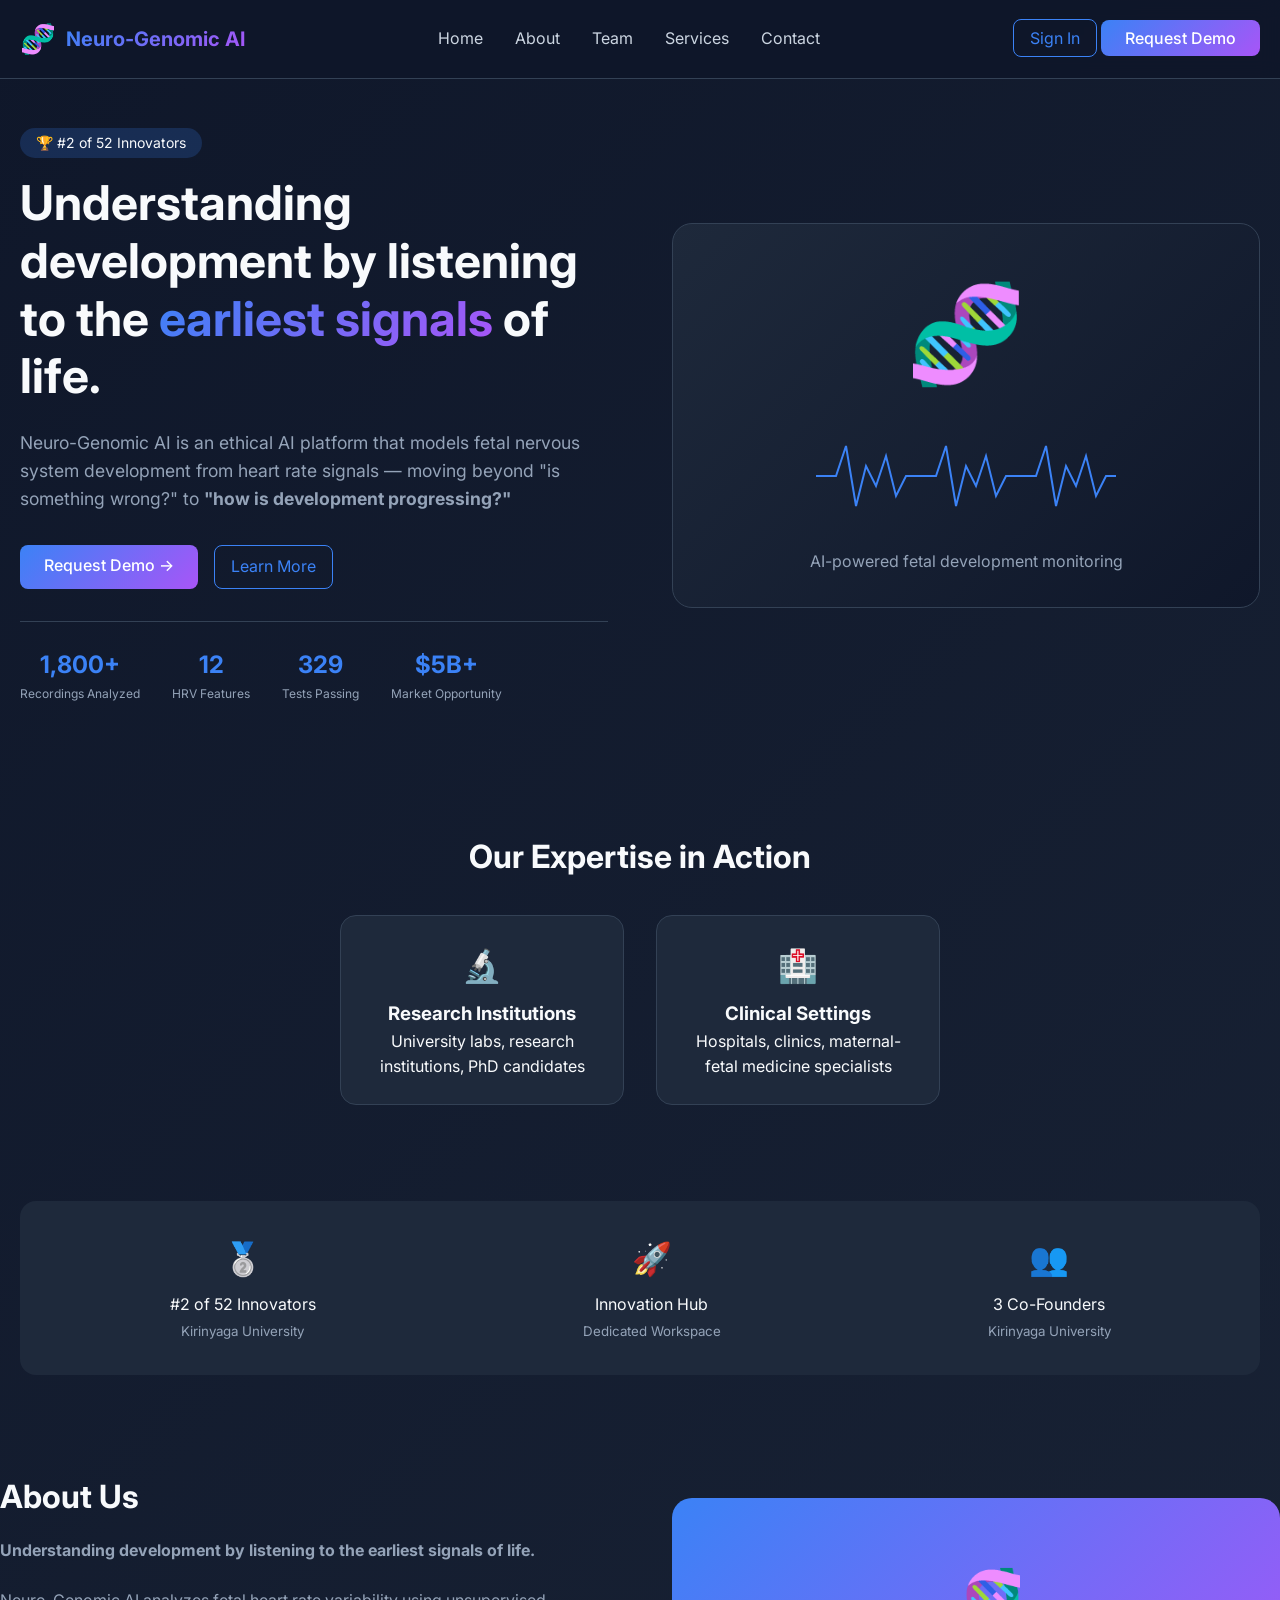
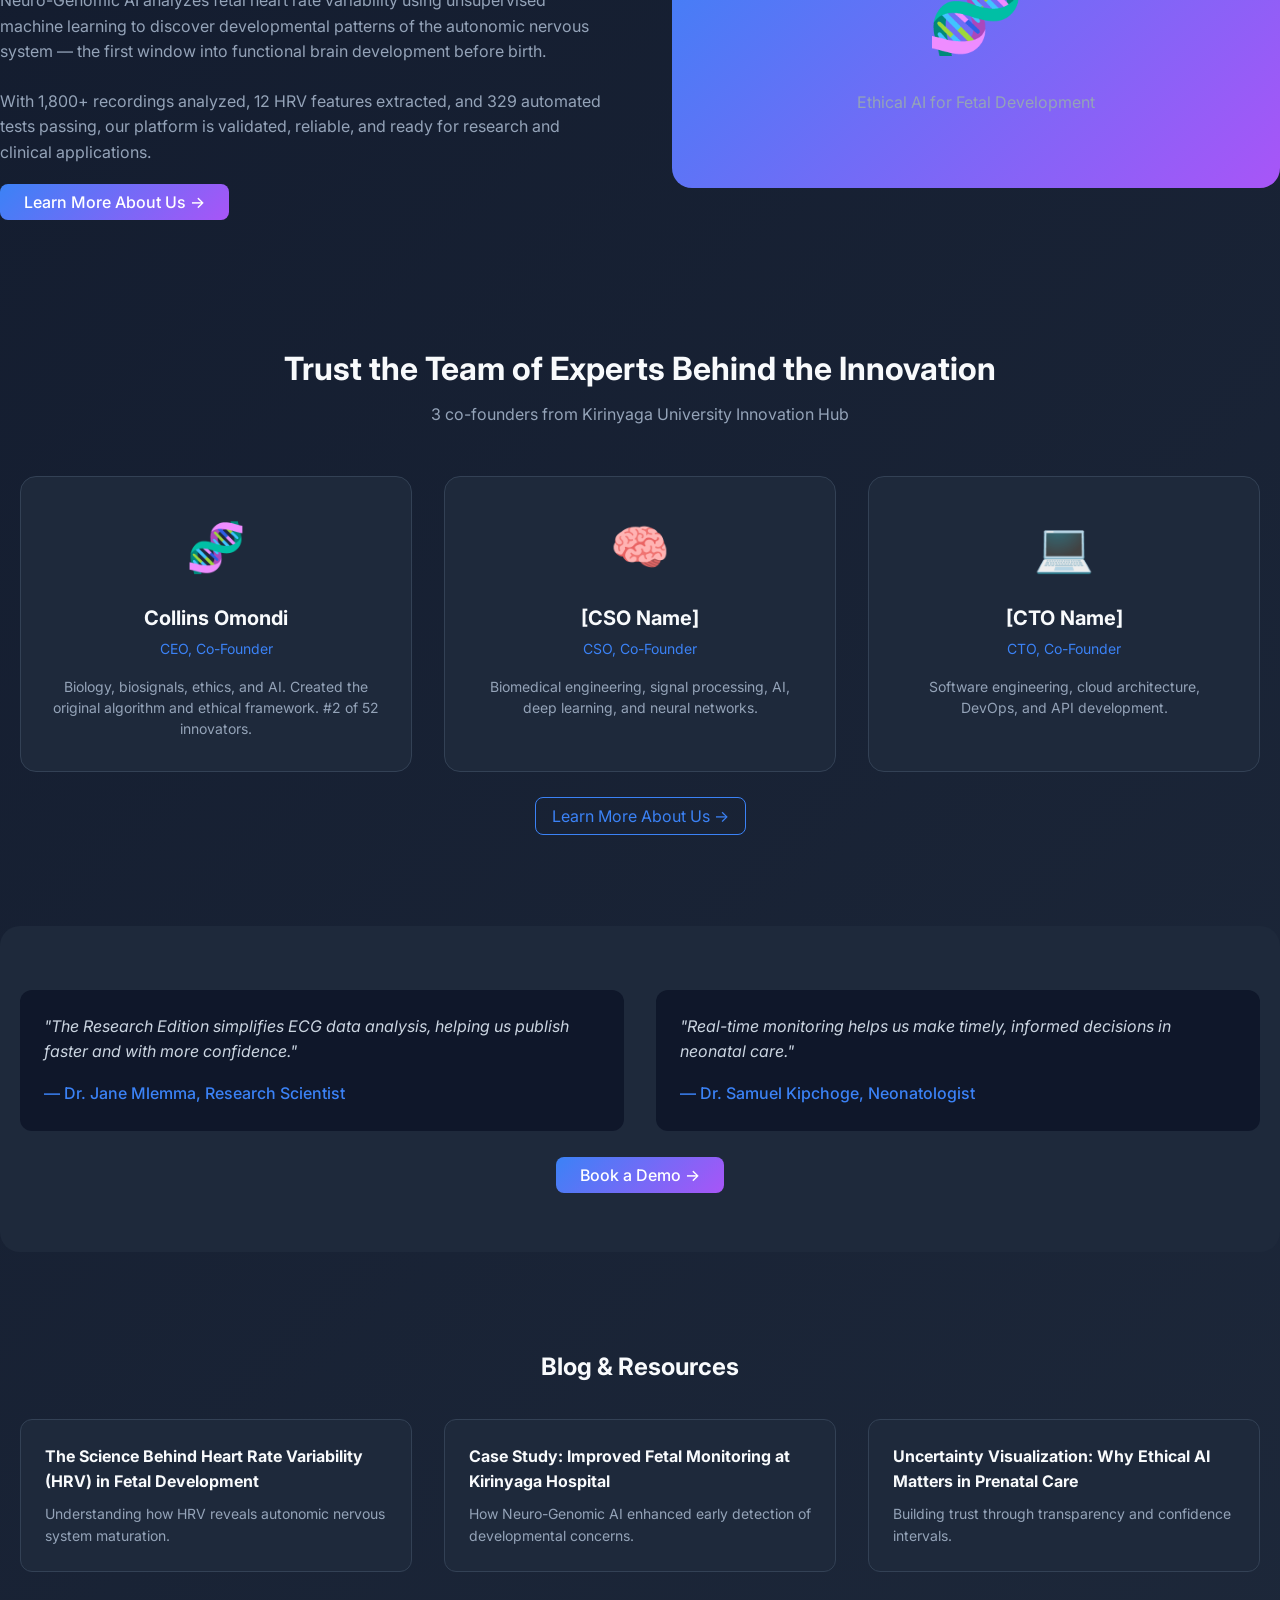
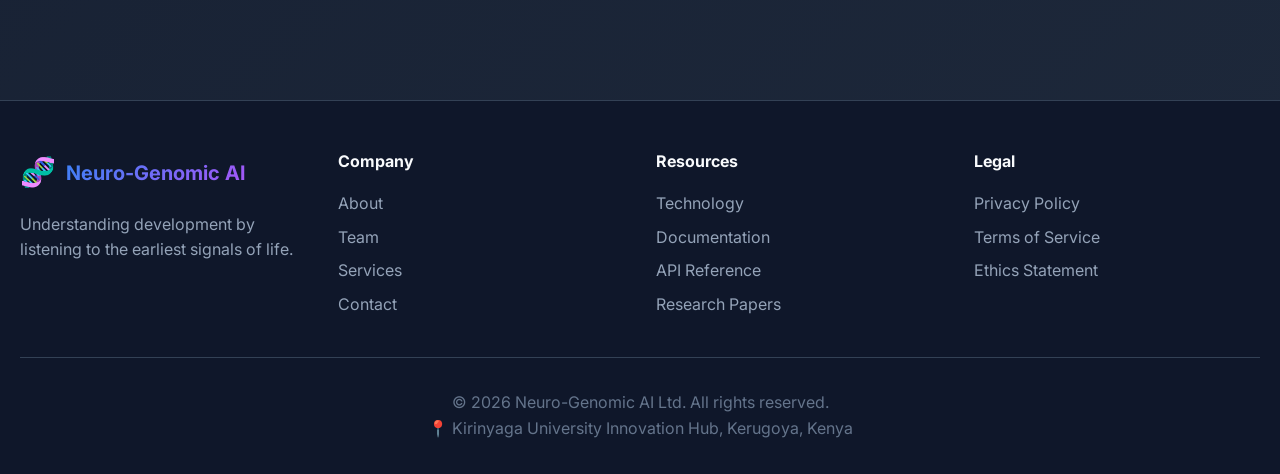
==== index.html @ 236d49f6 "feat: add API endpoints and redesign home page - Add admin endpoints for user management and system " ====
<!DOCTYPE html>
<html lang="en">
<head>
    <meta charset="UTF-8">
    <meta name="viewport" content="width=device-width, initial-scale=1.0">
    <title>Neuro-Genomic AI | Ethical AI for Fetal Development</title>
    <link href="https://fonts.googleapis.com/css2?family=Inter:wght@300;400;500;600;700;800&display=swap" rel="stylesheet">
    <style>
        * {
            margin: 0;
            padding: 0;
            box-sizing: border-box;
        }

        body {
            font-family: 'Inter', sans-serif;
            background: linear-gradient(135deg, #0f172a 0%, #1e293b 100%);
            color: #f8fafc;
            line-height: 1.6;
        }

        .container {
            max-width: 1280px;
            margin: 0 auto;
            padding: 0 20px;
        }

        /* Navbar */
        .navbar {
            position: fixed;
            top: 0;
            width: 100%;
            background: rgba(15, 23, 42, 0.95);
            backdrop-filter: blur(10px);
            z-index: 1000;
            padding: 1rem 0;
            border-bottom: 1px solid #334155;
        }

        .navbar .container {
            display: flex;
            justify-content: space-between;
            align-items: center;
        }

        .logo {
            display: flex;
            align-items: center;
            gap: 10px;
            font-size: 1.25rem;
            font-weight: 700;
        }

        .logo-icon {
            font-size: 1.8rem;
        }

        .logo-text {
            background: linear-gradient(135deg, #3b82f6, #a855f7);
            -webkit-background-clip: text;
            -webkit-text-fill-color: transparent;
        }

        .nav-links {
            display: flex;
            list-style: none;
            gap: 2rem;
        }

        .nav-links a {
            color: #cbd5e1;
            text-decoration: none;
            transition: color 0.3s;
        }

        .nav-links a:hover {
            color: #3b82f6;
        }

        .btn-outline {
            padding: 0.5rem 1rem;
            border: 1px solid #3b82f6;
            border-radius: 8px;
            color: #3b82f6;
            text-decoration: none;
            transition: all 0.3s;
        }

        .btn-outline:hover {
            background: #3b82f6;
            color: white;
        }

        .btn-primary {
            padding: 0.5rem 1.5rem;
            background: linear-gradient(135deg, #3b82f6, #a855f7);
            border-radius: 8px;
            color: white;
            text-decoration: none;
            font-weight: 500;
            transition: opacity 0.3s;
        }

        .btn-primary:hover {
            opacity: 0.9;
        }

        /* Hero Section */
        .hero {
            padding: 8rem 0 4rem;
        }

        .hero-grid {
            display: grid;
            grid-template-columns: 1fr 1fr;
            gap: 4rem;
            align-items: center;
        }

        .hero-badge {
            display: inline-block;
            background: rgba(59, 130, 246, 0.2);
            padding: 0.25rem 1rem;
            border-radius: 20px;
            font-size: 0.875rem;
            margin-bottom: 1rem;
        }

        h1 {
            font-size: 3rem;
            font-weight: 700;
            margin-bottom: 1.5rem;
            line-height: 1.2;
        }

        .gradient-text {
            background: linear-gradient(135deg, #3b82f6, #a855f7);
            -webkit-background-clip: text;
            -webkit-text-fill-color: transparent;
        }

        .hero-description {
            color: #94a3b8;
            margin-bottom: 2rem;
            font-size: 1.1rem;
        }

        .hero-buttons {
            display: flex;
            gap: 1rem;
            margin-bottom: 2rem;
        }

        .stats-row {
            display: flex;
            gap: 2rem;
            padding-top: 1.5rem;
            border-top: 1px solid #334155;
        }

        .stat-item {
            text-align: center;
        }

        .stat-number {
            font-size: 1.5rem;
            font-weight: 700;
            color: #3b82f6;
        }

        .stat-label {
            font-size: 0.75rem;
            color: #94a3b8;
        }

        .hero-image {
            background: linear-gradient(135deg, #1e293b, #0f172a);
            border-radius: 20px;
            padding: 2rem;
            text-align: center;
            border: 1px solid #334155;
        }

        .dna-visual {
            font-size: 6rem;
            margin-bottom: 1rem;
        }

        .ecg-wave svg {
            width: 100%;
            max-width: 300px;
        }

        /* Expertise Section */
        .expertise {
            padding: 4rem 0;
            text-align: center;
        }

        .expertise h2 {
            font-size: 2rem;
            margin-bottom: 2rem;
        }

        .expertise-grid {
            display: grid;
            grid-template-columns: repeat(2, 1fr);
            gap: 2rem;
            max-width: 600px;
            margin: 0 auto;
        }

        .expertise-card {
            background: #1e293b;
            padding: 1.5rem;
            border-radius: 16px;
            border: 1px solid #334155;
        }

        .expertise-icon {
            font-size: 2rem;
            margin-bottom: 0.5rem;
        }

        /* Recognition Row */
        .recognition {
            background: #1e293b;
            padding: 2rem;
            border-radius: 16px;
            margin: 2rem 0;
            display: flex;
            justify-content: space-around;
            flex-wrap: wrap;
            gap: 2rem;
        }

        .recognition-item {
            text-align: center;
        }

        .recognition-badge {
            font-size: 2rem;
            margin-bottom: 0.5rem;
        }

        /* About Section */
        .about {
            padding: 4rem 0;
            display: grid;
            grid-template-columns: 1fr 1fr;
            gap: 4rem;
            align-items: center;
        }

        .about h2 {
            font-size: 2rem;
            margin-bottom: 1rem;
        }

        .about p {
            color: #94a3b8;
            margin-bottom: 1.5rem;
        }

        .about-image {
            background: linear-gradient(135deg, #3b82f6, #a855f7);
            border-radius: 20px;
            padding: 3rem;
            text-align: center;
        }

        .about-image span {
            font-size: 5rem;
        }

        /* Team Section */
        .team {
            padding: 4rem 0;
            text-align: center;
        }

        .team h2 {
            font-size: 2rem;
            margin-bottom: 0.5rem;
        }

        .team-subtitle {
            color: #94a3b8;
            margin-bottom: 3rem;
        }

        .team-grid {
            display: grid;
            grid-template-columns: repeat(3, 1fr);
            gap: 2rem;
        }

        .team-card {
            background: #1e293b;
            border-radius: 16px;
            padding: 2rem;
            text-align: center;
            border: 1px solid #334155;
        }

        .team-avatar {
            font-size: 3rem;
            margin-bottom: 1rem;
        }

        .team-card h3 {
            font-size: 1.25rem;
            margin-bottom: 0.25rem;
        }

        .team-title {
            color: #3b82f6;
            font-size: 0.875rem;
            margin-bottom: 1rem;
        }

        .team-bio {
            color: #94a3b8;
            font-size: 0.875rem;
            line-height: 1.5;
        }

        /* Testimonials */
        .testimonials {
            padding: 4rem 0;
            background: #1e293b;
            border-radius: 20px;
            margin: 2rem 0;
        }

        .testimonials-grid {
            display: grid;
            grid-template-columns: repeat(2, 1fr);
            gap: 2rem;
        }

        .testimonial-card {
            background: #0f172a;
            padding: 1.5rem;
            border-radius: 12px;
        }

        .testimonial-text {
            font-style: italic;
            margin-bottom: 1rem;
            color: #cbd5e1;
        }

        .testimonial-author {
            color: #3b82f6;
            font-weight: 500;
        }

        /* Blog Section */
        .blog {
            padding: 4rem 0;
        }

        .blog h2 {
            text-align: center;
            margin-bottom: 2rem;
        }

        .blog-grid {
            display: grid;
            grid-template-columns: repeat(3, 1fr);
            gap: 2rem;
        }

        .blog-card {
            background: #1e293b;
            padding: 1.5rem;
            border-radius: 12px;
            border: 1px solid #334155;
        }

        .blog-card h4 {
            margin-bottom: 0.5rem;
        }

        .blog-card p {
            color: #94a3b8;
            font-size: 0.875rem;
        }

        /* Footer */
        .footer {
            background: #0f172a;
            padding: 3rem 0 2rem;
            border-top: 1px solid #334155;
            margin-top: 4rem;
        }

        .footer-grid {
            display: grid;
            grid-template-columns: repeat(4, 1fr);
            gap: 2rem;
        }

        .footer-links h4 {
            margin-bottom: 1rem;
        }

        .footer-links a {
            display: block;
            color: #94a3b8;
            text-decoration: none;
            margin-bottom: 0.5rem;
        }

        .footer-bottom {
            text-align: center;
            padding-top: 2rem;
            border-top: 1px solid #334155;
            margin-top: 2rem;
            color: #64748b;
        }

        @media (max-width: 768px) {
            .hero-grid, .about, .team-grid, .testimonials-grid, .blog-grid, .footer-grid {
                grid-template-columns: 1fr;
            }
            .nav-links {
                display: none;
            }
            h1 {
                font-size: 2rem;
            }
            .expertise-grid {
                grid-template-columns: 1fr;
            }
        }
    </style>
</head>
<body>
    <nav class="navbar">
        <div class="container">
            <div class="logo">
                <span class="logo-icon">🧬</span>
                <span class="logo-text">Neuro-Genomic AI</span>
            </div>
            <ul class="nav-links">
                <li><a href="#home">Home</a></li>
                <li><a href="#about">About</a></li>
                <li><a href="#team">Team</a></li>
                <li><a href="#services">Services</a></li>
                <li><a href="#contact">Contact</a></li>
            </ul>
            <div>
                <a href="#" class="btn-outline">Sign In</a>
                <a href="#" class="btn-primary">Request Demo</a>
            </div>
        </div>
    </nav>

    <main>
        <!-- Hero Section -->
        <section class="hero" id="home">
            <div class="container">
                <div class="hero-grid">
                    <div>
                        <div class="hero-badge">🏆 #2 of 52 Innovators</div>
                        <h1>Understanding development by listening to the <span class="gradient-text">earliest signals</span> of life.</h1>
                        <p class="hero-description">Neuro-Genomic AI is an ethical AI platform that models fetal nervous system development from heart rate signals — moving beyond "is something wrong?" to <strong>"how is development progressing?"</strong></p>
                        <div class="hero-buttons">
                            <a href="#" class="btn-primary">Request Demo →</a>
                            <a href="#" class="btn-outline">Learn More</a>
                        </div>
                        <div class="stats-row">
                            <div class="stat-item">
                                <div class="stat-number">1,800+</div>
                                <div class="stat-label">Recordings Analyzed</div>
                            </div>
                            <div class="stat-item">
                                <div class="stat-number">12</div>
                                <div class="stat-label">HRV Features</div>
                            </div>
                            <div class="stat-item">
                                <div class="stat-number">329</div>
                                <div class="stat-label">Tests Passing</div>
                            </div>
                            <div class="stat-item">
                                <div class="stat-number">$5B+</div>
                                <div class="stat-label">Market Opportunity</div>
                            </div>
                        </div>
                    </div>
                    <div class="hero-image">
                        <div class="dna-visual">🧬</div>
                        <div class="ecg-wave">
                            <svg viewBox="0 0 300 100" width="100%">
                                <path d="M0,50 L20,50 L30,20 L40,80 L50,40 L60,60 L70,30 L80,70 L90,50 L120,50 L130,20 L140,80 L150,40 L160,60 L170,30 L180,70 L190,50 L220,50 L230,20 L240,80 L250,40 L260,60 L270,30 L280,70 L290,50 L300,50" fill="none" stroke="#3b82f6" stroke-width="2"/>
                            </svg>
                        </div>
                        <p style="margin-top: 1rem; color: #94a3b8;">AI-powered fetal development monitoring</p>
                    </div>
                </div>
            </div>
        </section>

        <!-- Our Expertise Section -->
        <section class="expertise">
            <div class="container">
                <h2>Our Expertise in Action</h2>
                <div class="expertise-grid">
                    <div class="expertise-card">
                        <div class="expertise-icon">🔬</div>
                        <h3>Research Institutions</h3>
                        <p>University labs, research institutions, PhD candidates</p>
                    </div>
                    <div class="expertise-card">
                        <div class="expertise-icon">🏥</div>
                        <h3>Clinical Settings</h3>
                        <p>Hospitals, clinics, maternal-fetal medicine specialists</p>
                    </div>
                </div>
            </div>
        </section>

        <!-- Recognition Row -->
        <div class="container">
            <div class="recognition">
                <div class="recognition-item">
                    <div class="recognition-badge">🥈</div>
                    <div>#2 of 52 Innovators</div>
                    <small style="color:#94a3b8">Kirinyaga University</small>
                </div>
                <div class="recognition-item">
                    <div class="recognition-badge">🚀</div>
                    <div>Innovation Hub</div>
                    <small style="color:#94a3b8">Dedicated Workspace</small>
                </div>
                <div class="recognition-item">
                    <div class="recognition-badge">👥</div>
                    <div>3 Co-Founders</div>
                    <small style="color:#94a3b8">Kirinyaga University</small>
                </div>
            </div>
        </div>

        <!-- About Section -->
        <section class="about" id="about">
            <div>
                <h2>About Us</h2>
                <p><strong>Understanding development by listening to the earliest signals of life.</strong></p>
                <p>Neuro-Genomic AI analyzes fetal heart rate variability using unsupervised machine learning to discover developmental patterns of the autonomic nervous system — the first window into functional brain development before birth.</p>
                <p>With 1,800+ recordings analyzed, 12 HRV features extracted, and 329 automated tests passing, our platform is validated, reliable, and ready for research and clinical applications.</p>
                <a href="#" class="btn-primary">Learn More About Us →</a>
            </div>
            <div class="about-image">
                <span>🧬</span>
                <p style="margin-top: 1rem;">Ethical AI for Fetal Development</p>
            </div>
        </section>

        <!-- Team Section -->
        <section class="team" id="team">
            <div class="container">
                <h2>Trust the Team of Experts Behind the Innovation</h2>
                <p class="team-subtitle">3 co-founders from Kirinyaga University Innovation Hub</p>
                <div class="team-grid">
                    <div class="team-card">
                        <div class="team-avatar">🧬</div>
                        <h3>Collins Omondi</h3>
                        <div class="team-title">CEO, Co-Founder</div>
                        <p class="team-bio">Biology, biosignals, ethics, and AI. Created the original algorithm and ethical framework. #2 of 52 innovators.</p>
                    </div>
                    <div class="team-card">
                        <div class="team-avatar">🧠</div>
                        <h3>[CSO Name]</h3>
                        <div class="team-title">CSO, Co-Founder</div>
                        <p class="team-bio">Biomedical engineering, signal processing, AI, deep learning, and neural networks.</p>
                    </div>
                    <div class="team-card">
                        <div class="team-avatar">💻</div>
                        <h3>[CTO Name]</h3>
                        <div class="team-title">CTO, Co-Founder</div>
                        <p class="team-bio">Software engineering, cloud architecture, DevOps, and API development.</p>
                    </div>
                </div>
                <div style="margin-top: 2rem;">
                    <a href="#" class="btn-outline">Learn More About Us →</a>
                </div>
            </div>
        </section>

        <!-- Testimonials Section -->
        <section class="testimonials">
            <div class="container">
                <div class="testimonials-grid">
                    <div class="testimonial-card">
                        <p class="testimonial-text">"The Research Edition simplifies ECG data analysis, helping us publish faster and with more confidence."</p>
                        <p class="testimonial-author">— Dr. Jane Mlemma, Research Scientist</p>
                    </div>
                    <div class="testimonial-card">
                        <p class="testimonial-text">"Real-time monitoring helps us make timely, informed decisions in neonatal care."</p>
                        <p class="testimonial-author">— Dr. Samuel Kipchoge, Neonatologist</p>
                    </div>
                </div>
                <div style="text-align: center; margin-top: 2rem;">
                    <a href="#" class="btn-primary">Book a Demo →</a>
                </div>
            </div>
        </section>

        <!-- Blog Section -->
        <section class="blog">
            <div class="container">
                <h2>Blog & Resources</h2>
                <div class="blog-grid">
                    <div class="blog-card">
                        <h4>The Science Behind Heart Rate Variability (HRV) in Fetal Development</h4>
                        <p>Understanding how HRV reveals autonomic nervous system maturation.</p>
                    </div>
                    <div class="blog-card">
                        <h4>Case Study: Improved Fetal Monitoring at Kirinyaga Hospital</h4>
                        <p>How Neuro-Genomic AI enhanced early detection of developmental concerns.</p>
                    </div>
                    <div class="blog-card">
                        <h4>Uncertainty Visualization: Why Ethical AI Matters in Prenatal Care</h4>
                        <p>Building trust through transparency and confidence intervals.</p>
                    </div>
                </div>
            </div>
        </section>
    </main>

    <footer class="footer">
        <div class="container">
            <div class="footer-grid">
                <div>
                    <div class="logo" style="margin-bottom: 1rem;">
                        <span class="logo-icon">🧬</span>
                        <span class="logo-text">Neuro-Genomic AI</span>
                    </div>
                    <p style="color:#94a3b8">Understanding development by listening to the earliest signals of life.</p>
                </div>
                <div class="footer-links">
                    <h4>Company</h4>
                    <a href="#">About</a>
                    <a href="#">Team</a>
                    <a href="#">Services</a>
                    <a href="#">Contact</a>
                </div>
                <div class="footer-links">
                    <h4>Resources</h4>
                    <a href="#">Technology</a>
                    <a href="#">Documentation</a>
                    <a href="#">API Reference</a>
                    <a href="#">Research Papers</a>
                </div>
                <div class="footer-links">
                    <h4>Legal</h4>
                    <a href="#">Privacy Policy</a>
                    <a href="#">Terms of Service</a>
                    <a href="#">Ethics Statement</a>
                </div>
            </div>
            <div class="footer-bottom">
                <p>&copy; 2026 Neuro-Genomic AI Ltd. All rights reserved.</p>
                <p>📍 Kirinyaga University Innovation Hub, Kerugoya, Kenya</p>
            </div>
        </div>
    </footer>
</body>
</html>
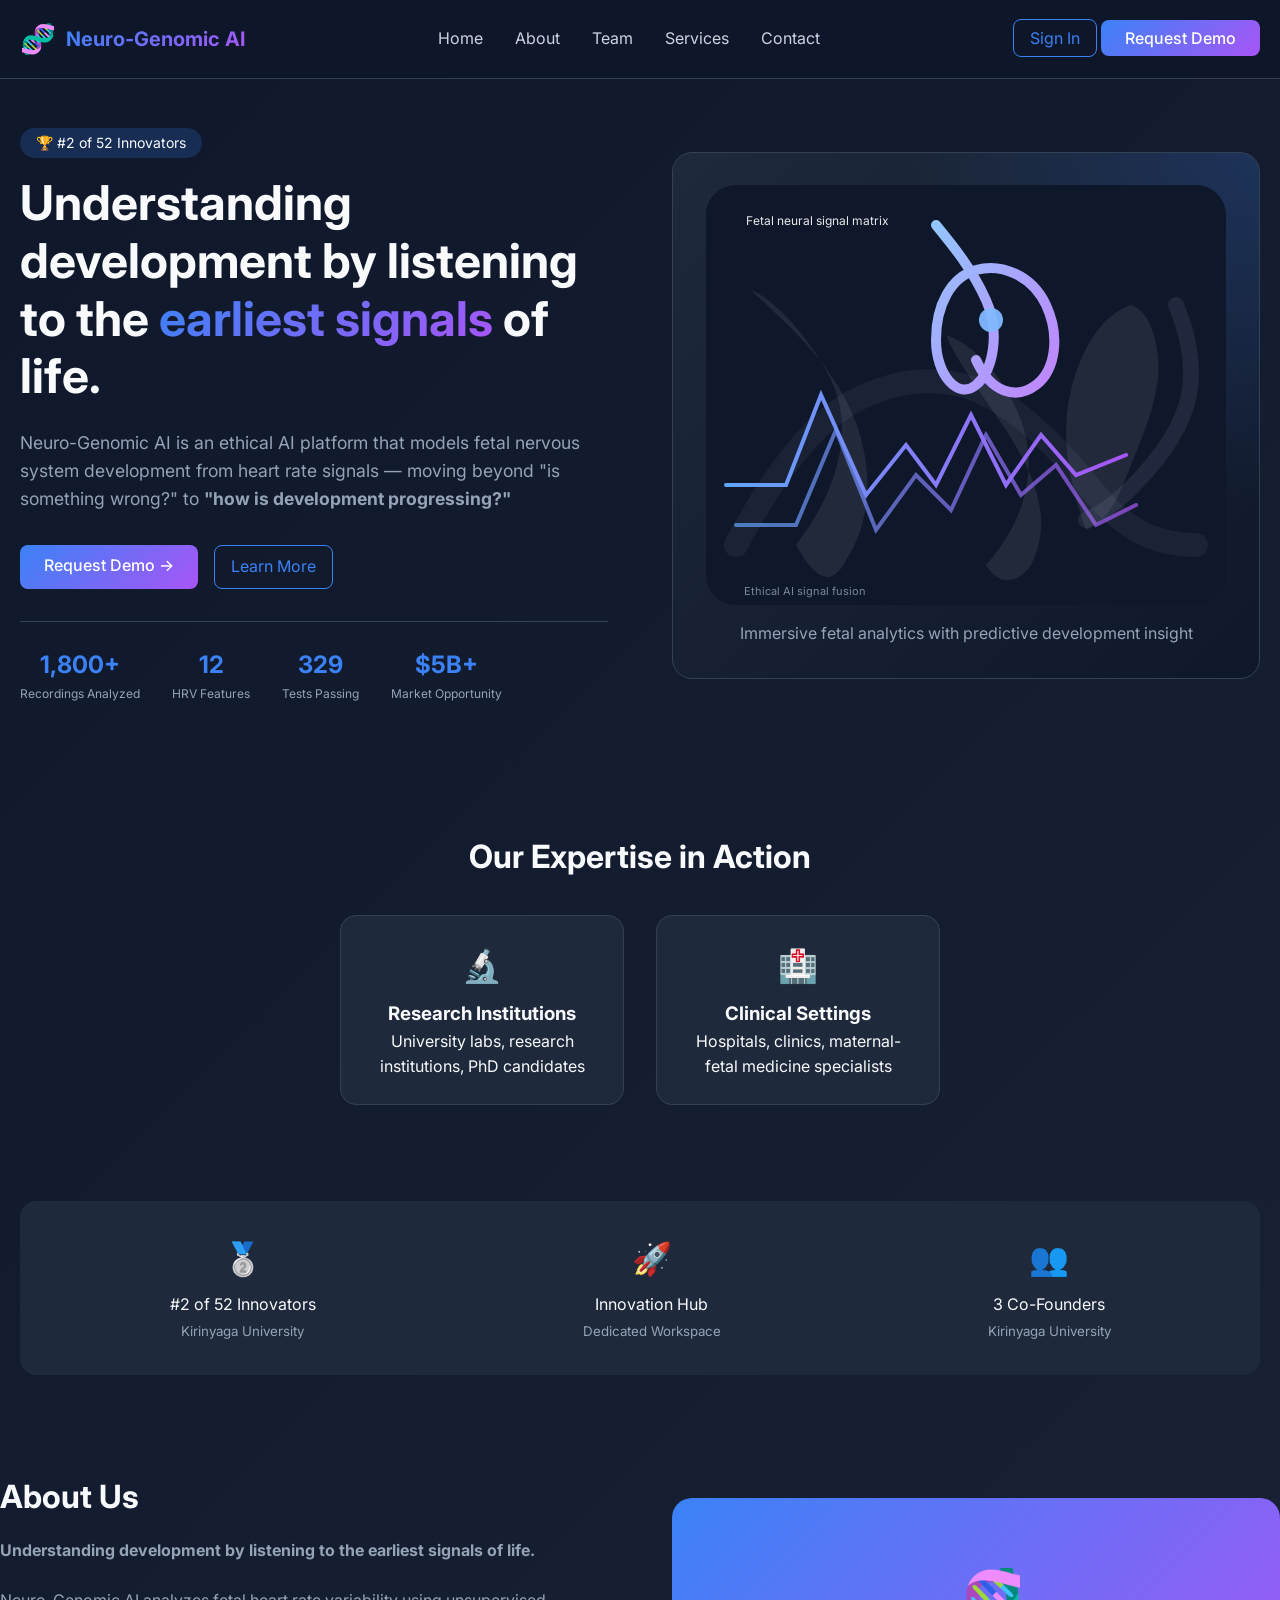
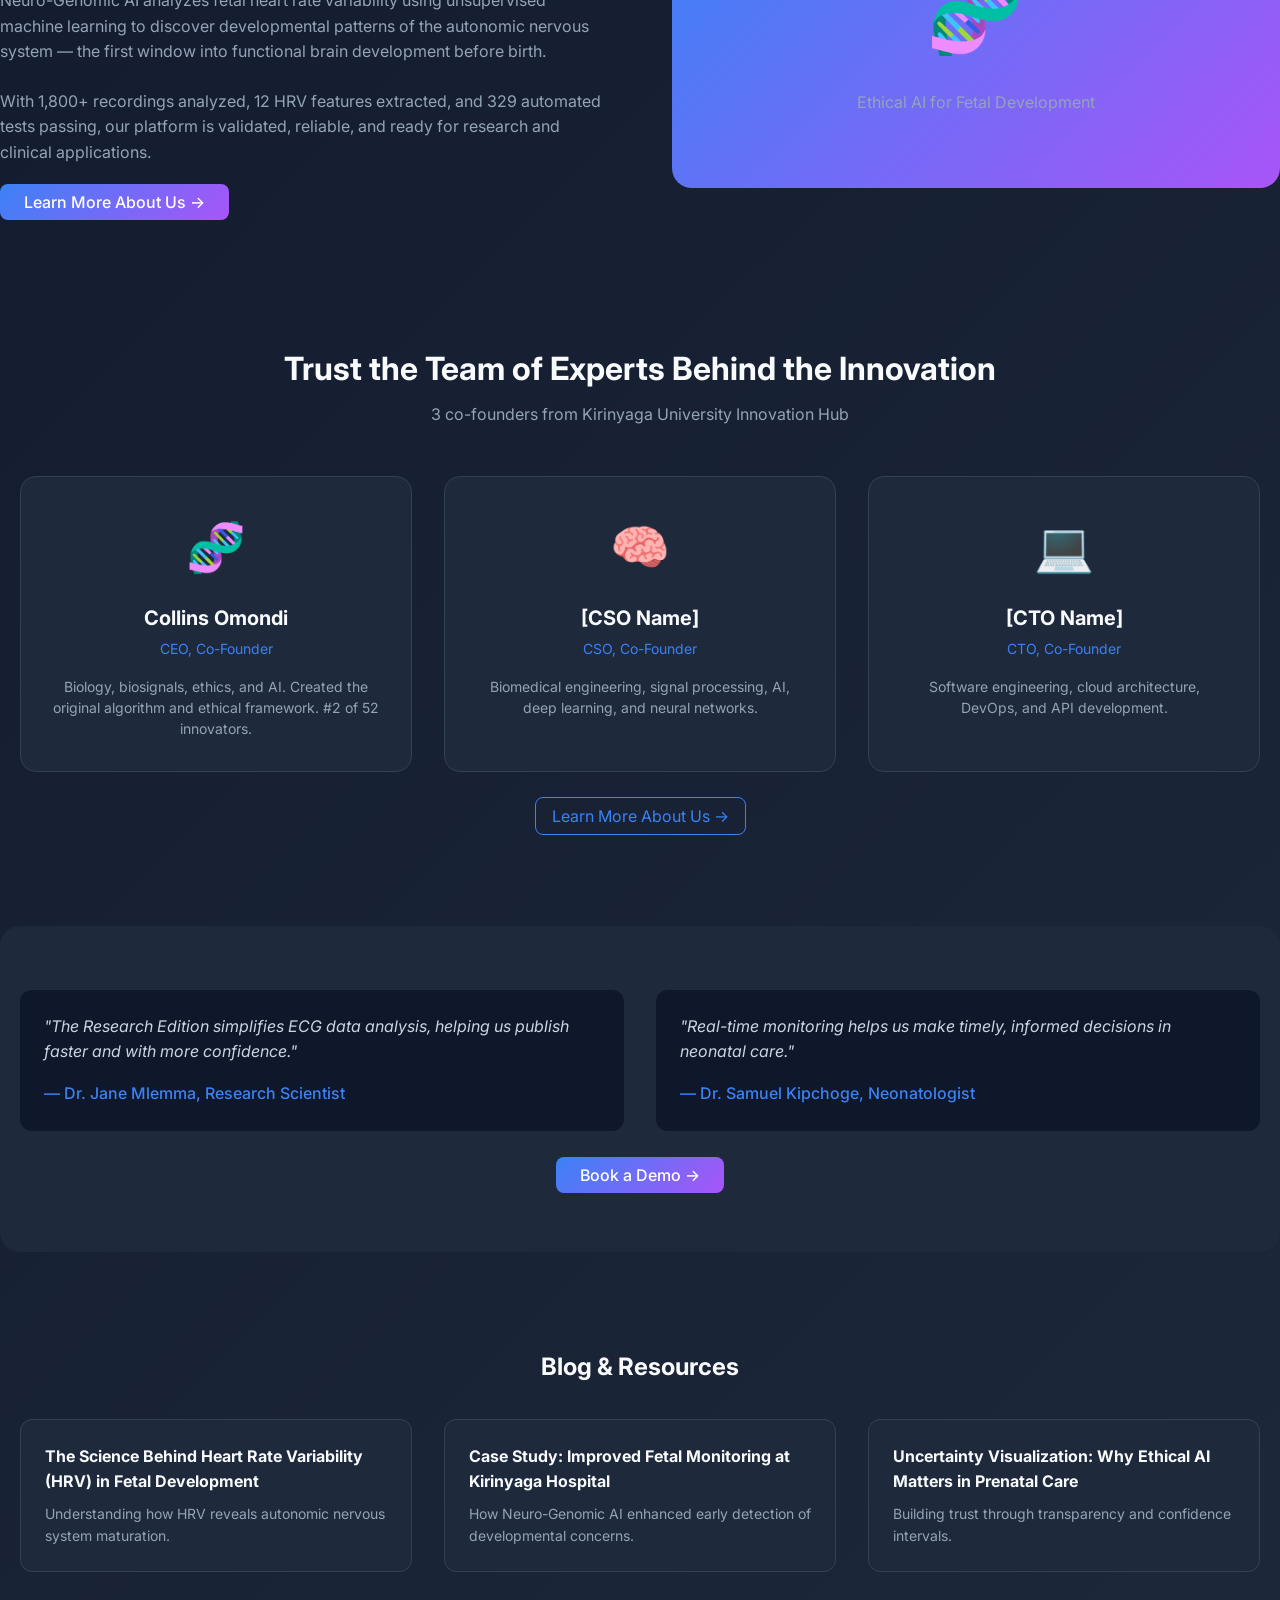
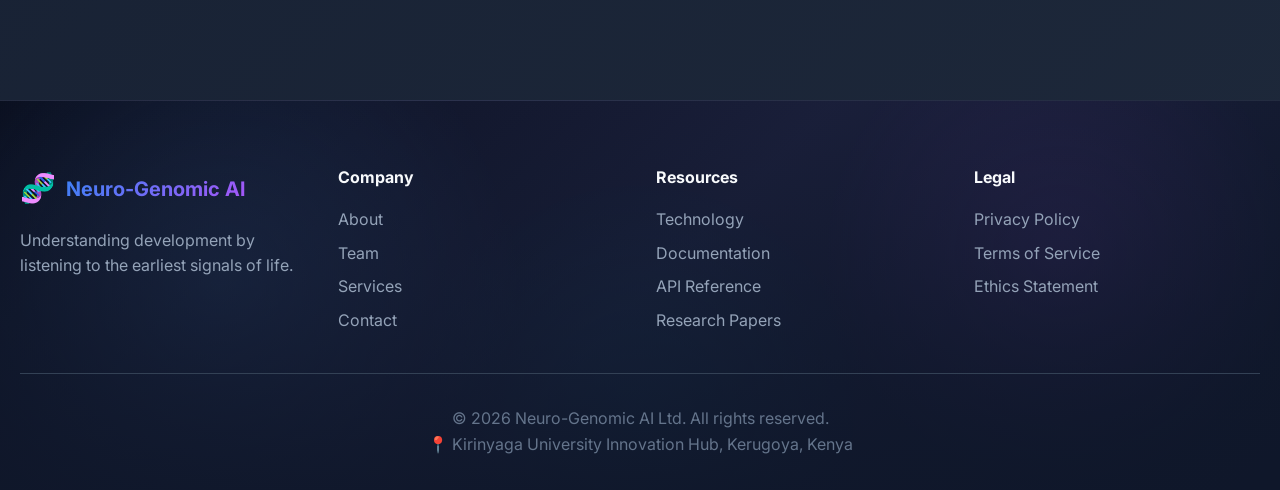
==== commit 51ca9ed1: "✅ Add complete website: Home, About, Team, Services, Technology, Contact pages with interactive feat" ====
--- a/index.html
+++ b/index.html
@@ -174,21 +174,34 @@
         }
 
         .hero-image {
-            background: linear-gradient(135deg, #1e293b, #0f172a);
+            position: relative;
+            background: radial-gradient(circle at top right, rgba(59, 130, 246, 0.2), transparent 45%), linear-gradient(135deg, #1e293b, #0f172a);
             border-radius: 20px;
             padding: 2rem;
             text-align: center;
             border: 1px solid #334155;
-        }
-
-        .dna-visual {
-            font-size: 6rem;
-            margin-bottom: 1rem;
-        }
-
-        .ecg-wave svg {
+            min-height: 460px;
+            overflow: hidden;
+        }
+
+        .hero-visual-container {
+            position: relative;
             width: 100%;
-            max-width: 300px;
+            height: 100%;
+            display: flex;
+            justify-content: center;
+            align-items: center;
+        }
+
+        .hero-visual-svg {
+            width: 100%;
+            max-width: 520px;
+            height: auto;
+        }
+
+        .hero-image p {
+            margin-top: 1rem;
+            color: #94a3b8;
         }
 
         /* Expertise Section */
@@ -390,10 +403,53 @@
 
         /* Footer */
         .footer {
-            background: #0f172a;
-            padding: 3rem 0 2rem;
-            border-top: 1px solid #334155;
+            position: relative;
+            padding: 4rem 0 2rem;
+            background: linear-gradient(135deg, #0a0f1f 0%, #1a1f3a 50%, #0f172a 100%);
+            overflow: hidden;
+            border-top: 1px solid rgba(148,163,184,0.15);
             margin-top: 4rem;
+        }
+
+        .footer::before {
+            content: '';
+            position: absolute;
+            inset: 0;
+            background-image:
+                radial-gradient(circle at 20% 30%, rgba(96,165,250,0.2), transparent 25%),
+                radial-gradient(circle at 80% 25%, rgba(168,85,247,0.15), transparent 20%),
+                radial-gradient(circle at 50% 50%, rgba(6,182,212,0.1), transparent 30%),
+                url("website/images/footer-bg.svg");
+            background-repeat: no-repeat;
+            background-size: 1400px 600px;
+            background-position: center top;
+            opacity: 0.65;
+            pointer-events: none;
+            animation: fluidFlow 15s ease-in-out infinite;
+        }
+
+        @keyframes fluidFlow {
+            0%, 100% {
+                opacity: 0.65;
+                transform: translateY(0px);
+            }
+            50% {
+                opacity: 0.75;
+                transform: translateY(-8px);
+            }
+        }
+
+        .footer::after {
+            content: '';
+            position: absolute;
+            inset: 0;
+            background: linear-gradient(180deg, rgba(15,23,42,0.02), rgba(15,23,42,0.88));
+            pointer-events: none;
+        }
+
+        .footer .container {
+            position: relative;
+            z-index: 1;
         }
 
         .footer-grid {
@@ -491,13 +547,39 @@
                         </div>
                     </div>
                     <div class="hero-image">
-                        <div class="dna-visual">🧬</div>
-                        <div class="ecg-wave">
-                            <svg viewBox="0 0 300 100" width="100%">
-                                <path d="M0,50 L20,50 L30,20 L40,80 L50,40 L60,60 L70,30 L80,70 L90,50 L120,50 L130,20 L140,80 L150,40 L160,60 L170,30 L180,70 L190,50 L220,50 L230,20 L240,80 L250,40 L260,60 L270,30 L280,70 L290,50 L300,50" fill="none" stroke="#3b82f6" stroke-width="2"/>
+                        <div class="hero-visual-container">
+                            <svg class="hero-visual-svg" viewBox="0 0 520 420" preserveAspectRatio="xMidYMid meet">
+                                <defs>
+                                    <linearGradient id="lineGrad" x1="0" y1="0" x2="1" y2="0">
+                                        <stop offset="0%" stop-color="#60a5fa"/>
+                                        <stop offset="100%" stop-color="#a855f7"/>
+                                    </linearGradient>
+                                    <linearGradient id="helixGrad" x1="0" y1="0" x2="1" y2="1">
+                                        <stop offset="0%" stop-color="#93c5fd"/>
+                                        <stop offset="100%" stop-color="#c084fc"/>
+                                    </linearGradient>
+                                </defs>
+                                <rect x="0" y="0" width="520" height="420" rx="30" fill="#0f172a" />
+                                <g opacity="0.08">
+                                    <path d="M30 360 C70 285 110 235 150 215 C190 195 230 190 270 205 C310 220 350 260 390 310 C420 345 450 360 490 360" stroke="#94a3b8" stroke-width="24" fill="none" stroke-linecap="round"/>
+                                </g>
+                                <path d="M90 360 C140 295 145 235 125 195 C105 155 70 115 45 105 C65 125 102 154 130 198 C170 260 170 330 140 375 C130 395 115 405 90 360Z" fill="#fff" opacity="0.08"/>
+                                <path d="M280 380 C325 330 330 275 315 235 C300 195 270 160 240 150 C250 175 275 208 300 245 C335 300 345 340 325 380 C315 395 295 405 280 380Z" fill="#fff" opacity="0.08"/>
+                                <path d="M380 345 C360 290 355 245 365 205 C375 165 395 130 425 120 C440 125 450 145 452 175 C455 205 440 245 425 280 C415 305 405 335 380 345Z" fill="#fff" opacity="0.08"/>
+                                <g stroke="url(#lineGrad)" stroke-width="4" fill="none" stroke-linecap="round">
+                                    <path d="M20 300 L80 300 L115 210 L160 310 L200 260 L230 300 L265 230 L300 300 L335 250 L370 290 L420 270"/>
+                                    <path d="M30 340 L90 340 L130 245 L170 345 L210 290 L245 325 L280 250 L315 310 L350 280 L390 340 L430 320" opacity="0.7"/>
+                                </g>
+                                <g transform="translate(230,40)">
+                                    <path d="M0 0 C18 22 36 44 50 75 C64 106 58 145 40 160 C22 175 0 150 0 115 C0 80 15 52 40 45 C65 38 96 50 110 80 C124 110 120 145 100 160 C80 175 55 168 40 135" stroke="url(#helixGrad)" stroke-width="10" fill="none" stroke-linecap="round"/>
+                                    <circle cx="55" cy="95" r="12" fill="#83b8ff" opacity="0.95"/>
+                                </g>
+                                <path d="M470 120 C480 145 485 165 485 190 C485 220 470 250 450 275 C430 300 405 325 380 335" stroke="#94a3b8" stroke-width="16" fill="none" opacity="0.12" stroke-linecap="round"/>
+                                <text x="40" y="40" fill="#fff" font-family="Inter, sans-serif" font-size="12" opacity="0.9">Fetal neural signal matrix</text>
+                                <text x="38" y="410" fill="#94a3b8" font-family="Inter, sans-serif" font-size="11" opacity="0.8">Ethical AI signal fusion</text>
                             </svg>
                         </div>
-                        <p style="margin-top: 1rem; color: #94a3b8;">AI-powered fetal development monitoring</p>
+                        <p style="margin-top: 1rem; color: #94a3b8;">Immersive fetal analytics with predictive development insight</p>
                     </div>
                 </div>
             </div>
